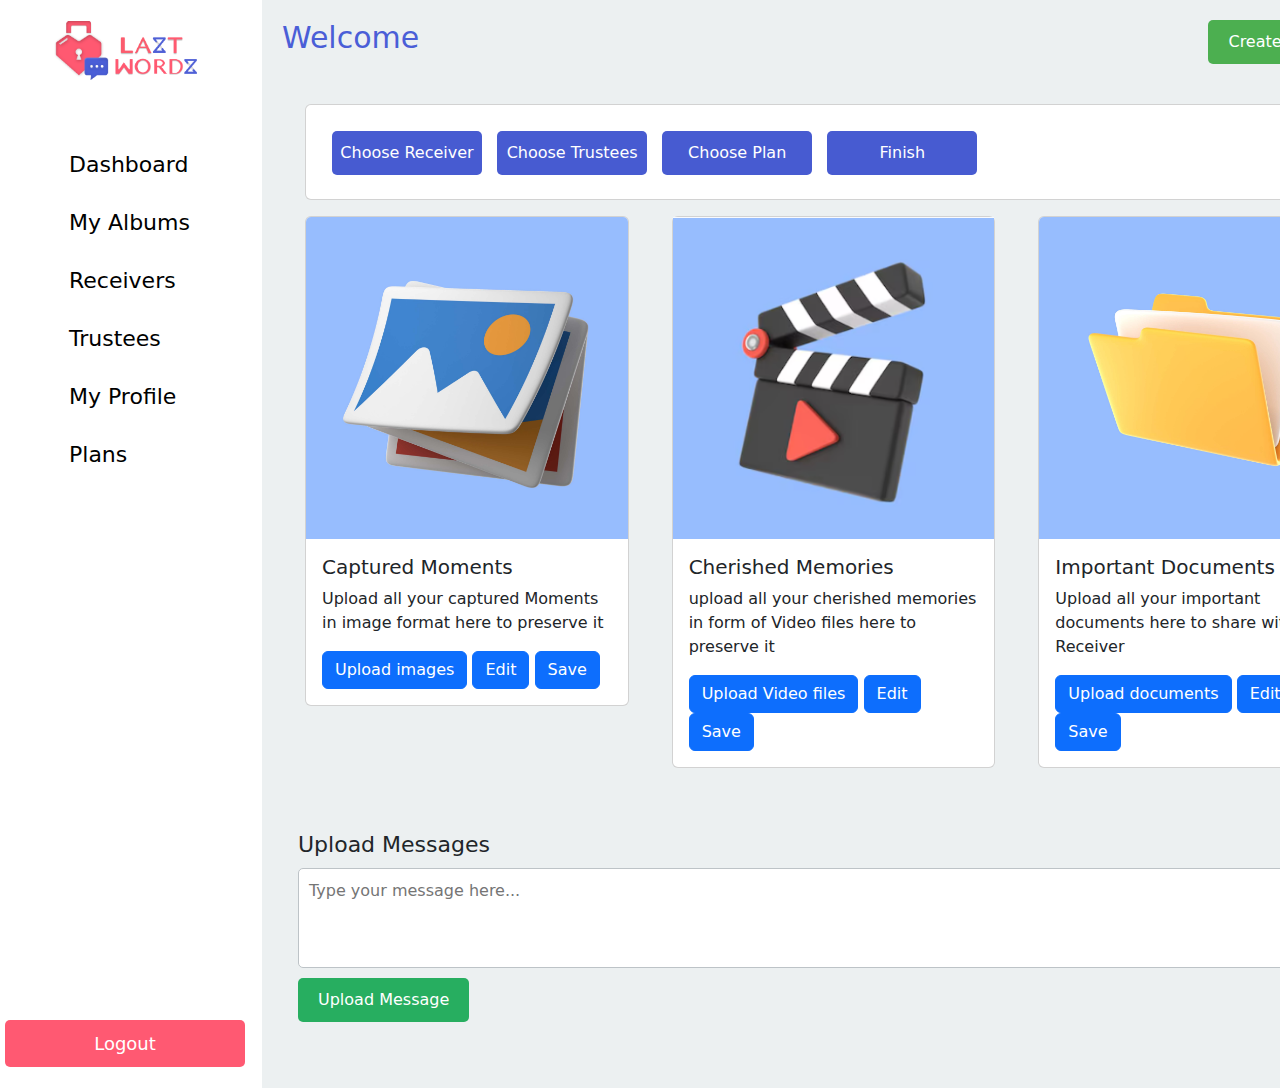
==== index.html @ 19956983 "First commit - committing all files" ====
<!DOCTYPE html>
<html lang="en">

<head>
    <meta charset="UTF-8">
    <meta name="viewport" content="width=device-width, initial-scale=1.0">
    <title>Laztwordz Dashboard</title>
    <link rel="stylesheet" href="styles.css">
    <link rel="stylesheet" href="createalbum.css">
    <link href="https://cdn.jsdelivr.net/npm/bootstrap@5.3.3/dist/css/bootstrap.min.css" rel="stylesheet"
        integrity="sha384-QWTKZyjpPEjISv5WaRU9OFeRpok6YctnYmDr5pNlyT2bRjXh0JMhjY6hW+ALEwIH" crossorigin="anonymous">
</head>

<body>
    <div class="dashboard-container">
        <!-- Sidebar Menu -->
        <div class="sidebar">
            <img class="px-5 mb-5 mt-3" src="Logo V1.png" alt="Laztwordz Logo"></a>
            <ul class="nav-menu mb-auto ps-3">
                <li class="ps-5"><a href="index.html">Dashboard</a></li>
                <li class="ps-5"><a href="myalbum.html">My Albums</a></li>
                <li class="ps-5"><a href="receivers.html">Receivers</a></li>
                <li class="ps-5"><a href="trustee.html">Trustees</a></li>
                <li class="ps-5"><a href="myprofile.html">My Profile</a></li>
                <li class="ps-5"><a href="plan.html">Plans</a></li>
            </ul>
            <div class="logout mb-3">
                <a href="#">Logout</a>
            </div>
        </div>

        <!-- Main Content -->
        <div class="container">
            <div class="main-content">
                <div class="header">
                    <h1>Welcome</h1>
                    <button id="createAlbumBtn">Create Album</button>
                    <!-- Pop-up Card -->
                    <div id="popupCard" class="popup-card">
                        <div class="popup-content">
                            <span id="closePopup" class="close">&times;</span>
                            <h2>Create New Album</h2>
                            <form id="albumForm">
                                <label for="albumName">Album Name:</label>
                                <input type="text" id="albumName" name="albumName" required><br><br>
                                <label for="albumDesc">Album Description:</label>
                                <textarea id="albumDesc" name="albumDesc" rows="4" required></textarea><br><br>
                                <button type="submit">Submit</button>
                            </form>
                        </div>
                    </div>

                </div>
                <div class="card mb-3" style="width: 75rem;">
                    <div class="card-body">
                        <button class="gonext-btn px-2 mb-2">Choose Receiver</button>
                        <button class="gonext-btn px-2 mb-2">Choose Trustees</button>
                        <button class="gonext-btn px-2 mb-2">Choose Plan</button>
                        <button class="gonext-btn px-2 mb-2">Finish</button>
                    </div>
                </div>

                <div class="row">
                    <div class="col-sm-4 mb-3 mb-sm-0 pe-2">
                        <div class="card">
                            <img src="Galary Image.jpg" class="card-img-top" alt="upload Images">
                            <div class="card-body">
                                <h5 class="card-title">Captured Moments</h5>
                                <p class="card-text">Upload all your captured Moments in image format here to preserve
                                    it</p>
                                <a href="#" class="btn btn-primary">Upload images</a>
                                <a href="#" class="btn btn-primary">Edit</a>
                                <a href="#" class="btn btn-primary">Save</a>
                            </div>
                        </div>
                    </div>
                    <div class="col-sm-4 pe-2">
                        <div class="card">
                            <img src="Video Icon.png" alt="upload Videos">
                            <div class="card-body">
                                <h5 class="card-title">Cherished Memories</h5>
                                <p class="card-text">upload all your cherished memories in form of Video files here to
                                    preserve it</p>
                                <a href="#" class="btn btn-primary">Upload Video files</a>
                                <a href="#" class="btn btn-primary">Edit</a>
                                <a href="#" class="btn btn-primary">Save</a>
                            </div>
                        </div>
                    </div>
                    <div class="col-sm-4 pe-2">
                        <div class="card">
                            <img src="Files Icon.jpg" class="card-img-top" alt="upload Documents">
                            <div class="card-body">
                                <h5 class="card-title">Important Documents</h5>
                                <p class="card-text">Upload all your important documents here to share with your
                                    Receiver</p>
                                <a href="#" class="btn btn-primary">Upload documents</a>
                                <a href="#" class="btn btn-primary">Edit</a>
                                <a href="#" class="btn btn-primary">Save</a>
                            </div>
                        </div>
                    </div>
                </div>





                <div class="upload-section mt-5 p-3">
                    <h2>Upload Messages</h2>
                    <textarea placeholder="Type your message here..."></textarea>
                    <button class="upload-btn">Upload Message</button>
                </div>
            </div>
        </div>
        <script src="https://cdn.jsdelivr.net/npm/bootstrap@5.3.3/dist/js/bootstrap.bundle.min.js"
            integrity="sha384-YvpcrYf0tY3lHB60NNkmXc5s9fDVZLESaAA55NDzOxhy9GkcIdslK1eN7N6jIeHz"
            crossorigin="anonymous"></script>
            <script src="script.js"></script>
</body>

</html>
---- styles.css ----
* {
    margin: 0;
    padding: 0;
    box-sizing: border-box;
}

body {
    font-family: Arial, sans-serif;
    background-color: #f4f4f4;
}

.dashboard-container {
    display: flex;
    min-height: 100vh;
}

/* Sidebar styling */
.sidebar {
    background-color: #ffffff;
    color: rgb(255, 255, 255);
    width: 250px;
    padding: 5px;
    display: flex;
    flex-direction: column;
    justify-content: space-between;
}

.sidebar h2 {
    text-align: center;
    font-size: 24px;
    margin-bottom: 10px;
}

.nav-menu {
    list-style: none;
}

.nav-menu li {
    margin: 15px 0;
}

.nav-menu li a {
    text-decoration: none;
    color: rgb(0, 0, 0);
    font-size: 22px;
    padding: 5px 0;
    display: block;
    position: relative;
}

.nav-menu li a:hover {
    background-color: #000000;
    color: #f4f4f4;
    padding-left: 20px;
    transition: 0.3s;
}

.logout a {
    text-decoration: none;
    color: #ffffff;
    font-size: 18px;
    padding: 10px 0;
    display: block;
    text-align: center;
    background-color: #FF5972;
    border-radius: 5px;
    margin-top: 30px;
}

.logout a:hover {
    background-color: #4A5ED7;
}

/* Main content styling */
.main-content {
    flex: 1;
    padding: 20px;
    background-color: #ecf0f1;
}

.header {
    display: flex;
    justify-content: space-between;
    align-items: center;
    margin-bottom: 40px;
}

.header h1 {
    font-size: 30px;
    color: #4A5ED7;
}

.create-album-btn {
    padding: 10px 20px;
    background-color: #FF5971;
    color: white;
    border-style: 1px;
    border-color: #ffffff;
    border-radius: 5px;
    box-shadow: #ecf0f1;
    cursor: pointer;
    
}

.create-album-btn:hover {
    background-color: #4A5ED7;
    
}

.upload-section {
    margin-bottom: 30px;
}

.upload-section h2 {
    font-size: 22px;
    margin-bottom: 10px;
}

.upload-btn {
    padding: 10px 20px;
    background-color: #27ae60;
    color: white;
    border: none;
    border-radius: 5px;
    cursor: pointer;
    margin-top: 10px;
}

.gonext-btn {
    padding: 10px 20px;
    background-color: #475BD1;
    color: white;
    border: none;
    border-radius: 5px;
    cursor: pointer;
    margin-top: 10px;
    width: 150px;
    margin-left: 10px
}

.gonext-btn:hover {
    background-color: #FF5971;
    padding-left: 20px;
    transition: 0.3s;
}

.upload-btn:hover {
    background-color: #2ecc71;
}

.card {
    margin-left: 23px;
    height: 50px;
}

textarea {
    width: 100%;
    height: 100px;
    padding: 10px;
    font-size: 16px;
    border-radius: 5px;
    border: 1px solid #bdc3c7;
    margin-bottom: 20px;
}
---- createalbum.css ----
/* General styling */
body {
    font-family: Arial, sans-serif;
}

#createAlbumBtn {
    padding: 10px 20px;
    font-size: 16px;
    background-color: #4CAF50;
    color: white;
    border: none;
    border-radius: 5px;
    cursor: pointer;
}

#popupCard {
    display: none;
    position: fixed;
    left: 0;
    top: 0;
    width: 100%;
    height: 100%;
    background-color: rgba(0, 0, 0, 0.5);
    justify-content: center;
    align-items: center;
}

.popup-content {
    background-color: white;
    padding: 20px;
    border-radius: 10px;
    box-shadow: 0 4px 8px rgba(0, 0, 0, 0.2);
    width: 300px;
    text-align: center;
}

.close {
    position: absolute;
    top: 10px;
    right: 20px;
    font-size: 24px;
    cursor: pointer;
}

label, input, textarea {
    display: block;
    width: 100%;
    margin-bottom: 10px;
}

button[type="submit"] {
    padding: 10px;
    background-color: #4CAF50;
    color: white;
    border: none;
    border-radius: 5px;
    cursor: pointer;
}
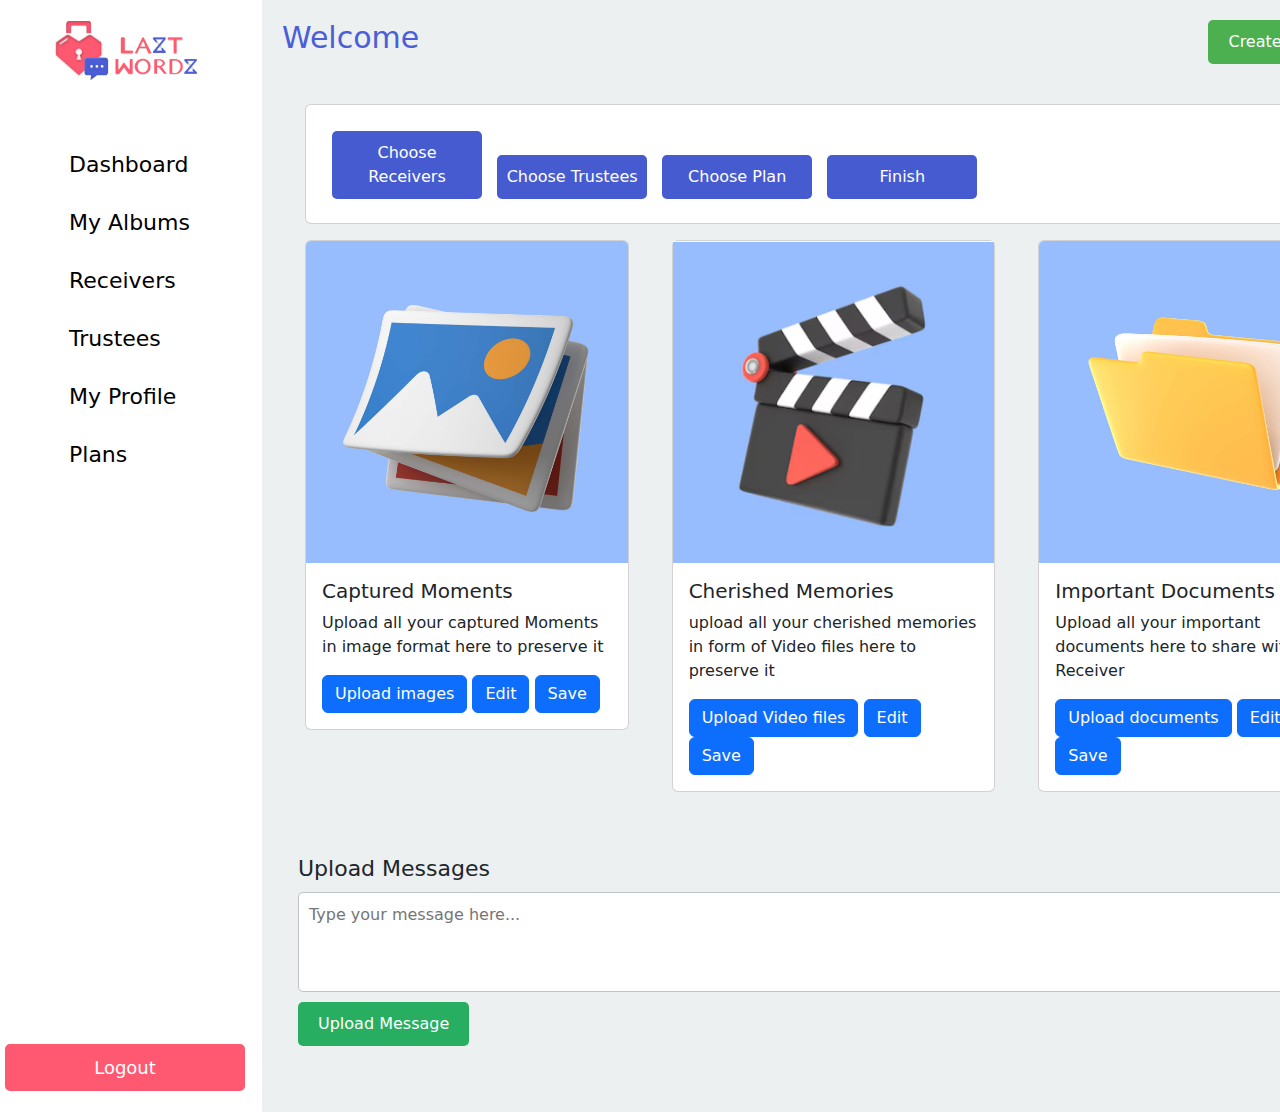
==== commit 765f5ae4: "updated" ====
--- a/index.html
+++ b/index.html
@@ -53,7 +53,7 @@
                 </div>
                 <div class="card mb-3" style="width: 75rem;">
                     <div class="card-body">
-                        <button class="gonext-btn px-2 mb-2">Choose Receiver</button>
+                        <button class="gonext-btn px-2 mb-2">Choose Receivers</button>
                         <button class="gonext-btn px-2 mb-2">Choose Trustees</button>
                         <button class="gonext-btn px-2 mb-2">Choose Plan</button>
                         <button class="gonext-btn px-2 mb-2">Finish</button>
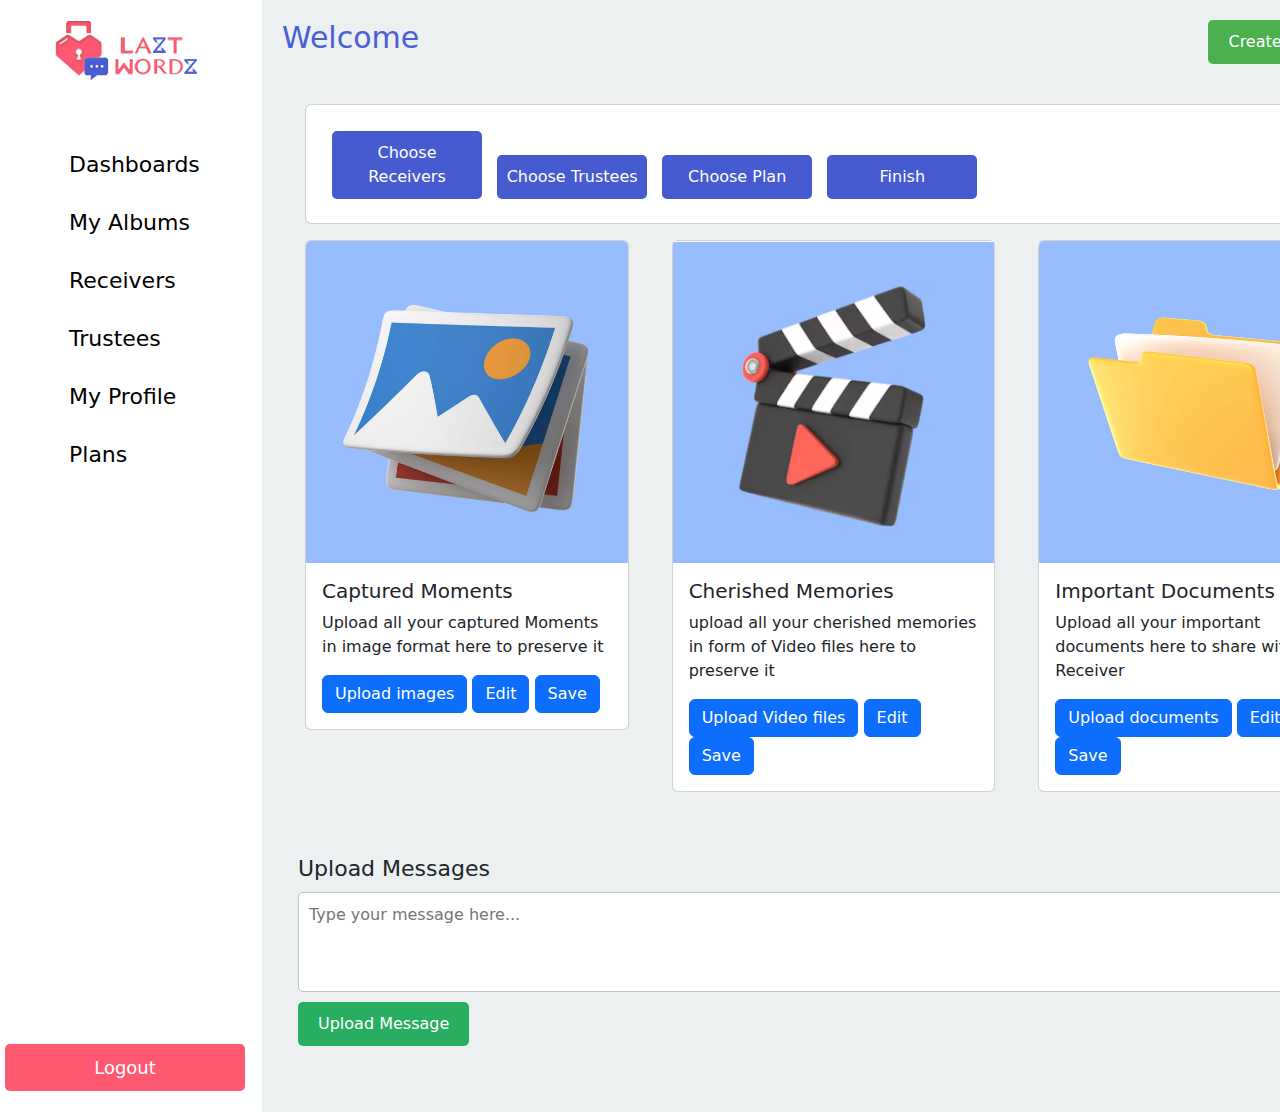
==== commit 4bf6894f: "Update index.html" ====
--- a/index.html
+++ b/index.html
@@ -17,7 +17,7 @@
         <div class="sidebar">
             <img class="px-5 mb-5 mt-3" src="Logo V1.png" alt="Laztwordz Logo"></a>
             <ul class="nav-menu mb-auto ps-3">
-                <li class="ps-5"><a href="index.html">Dashboard</a></li>
+                <li class="ps-5"><a href="index.html">Dashboards</a></li>
                 <li class="ps-5"><a href="myalbum.html">My Albums</a></li>
                 <li class="ps-5"><a href="receivers.html">Receivers</a></li>
                 <li class="ps-5"><a href="trustee.html">Trustees</a></li>
@@ -119,4 +119,4 @@
             <script src="script.js"></script>
 </body>
 
-</html>+</html>
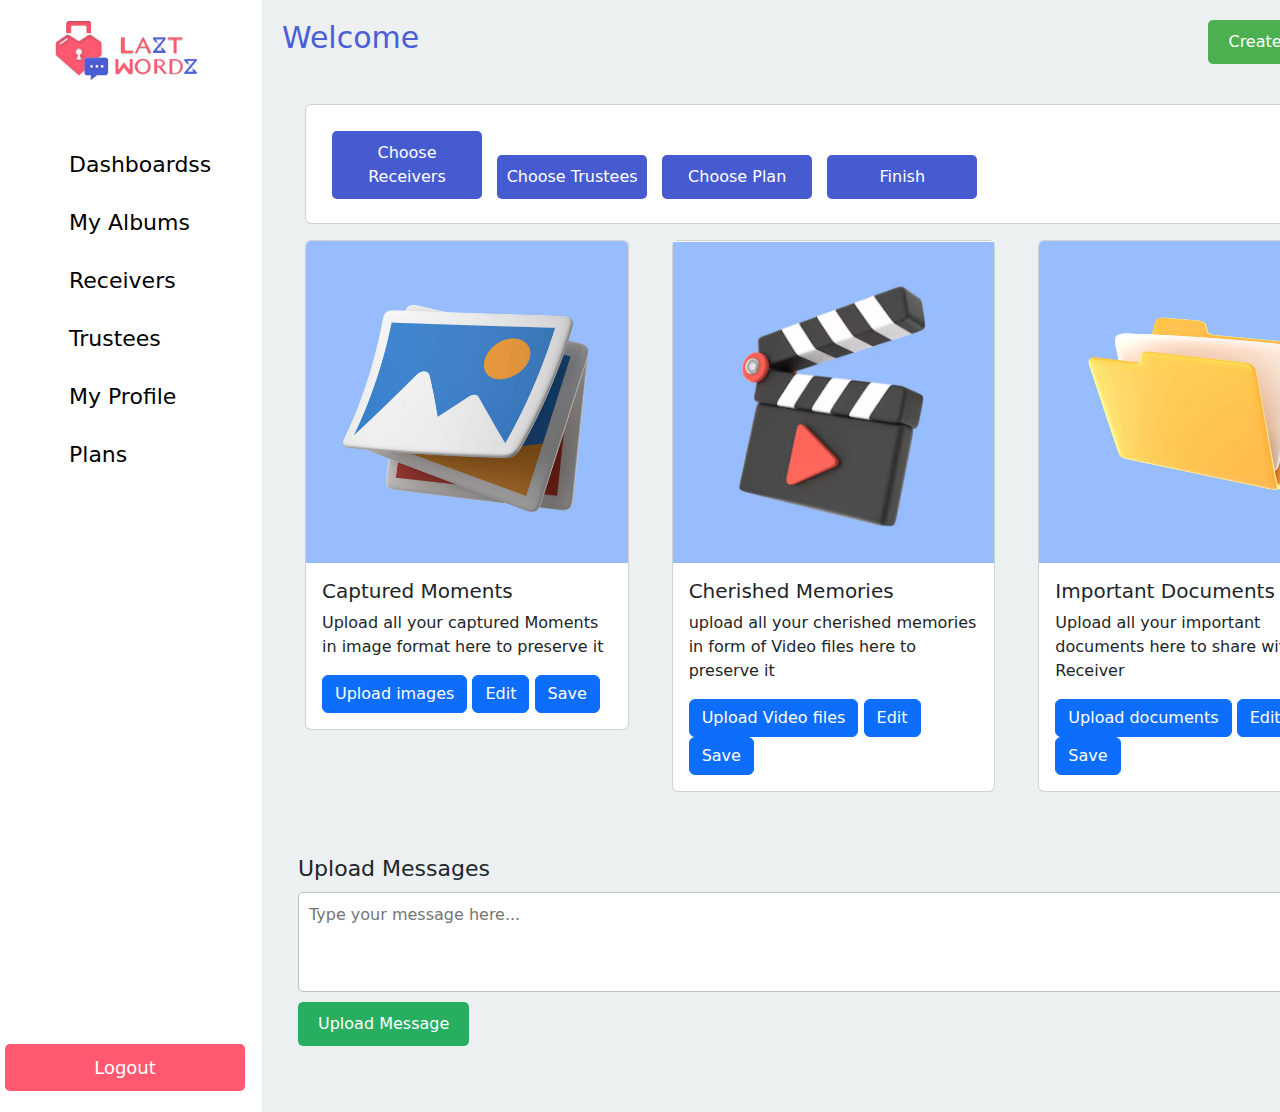
==== commit 1f20f2b9: "Update index.html" ====
--- a/index.html
+++ b/index.html
@@ -17,7 +17,7 @@
         <div class="sidebar">
             <img class="px-5 mb-5 mt-3" src="Logo V1.png" alt="Laztwordz Logo"></a>
             <ul class="nav-menu mb-auto ps-3">
-                <li class="ps-5"><a href="index.html">Dashboards</a></li>
+                <li class="ps-5"><a href="index.html">Dashboardss</a></li>
                 <li class="ps-5"><a href="myalbum.html">My Albums</a></li>
                 <li class="ps-5"><a href="receivers.html">Receivers</a></li>
                 <li class="ps-5"><a href="trustee.html">Trustees</a></li>
